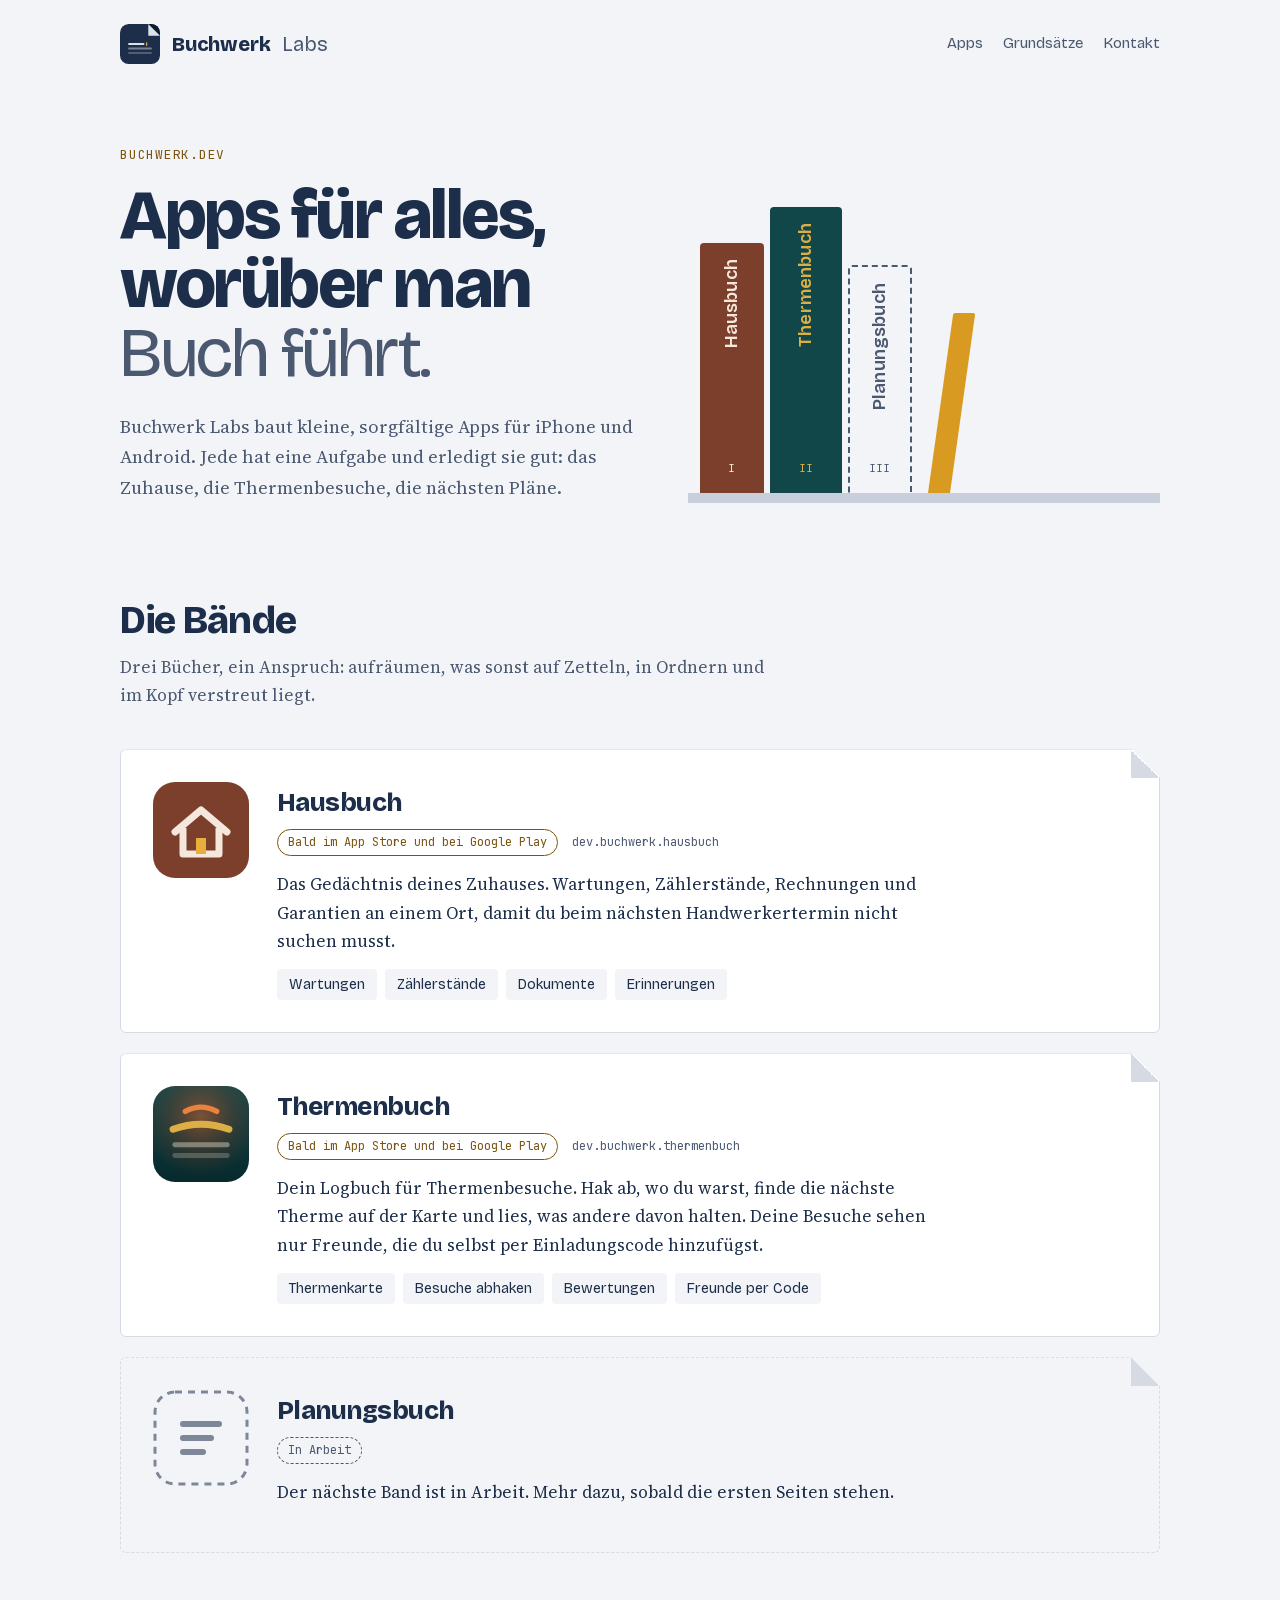
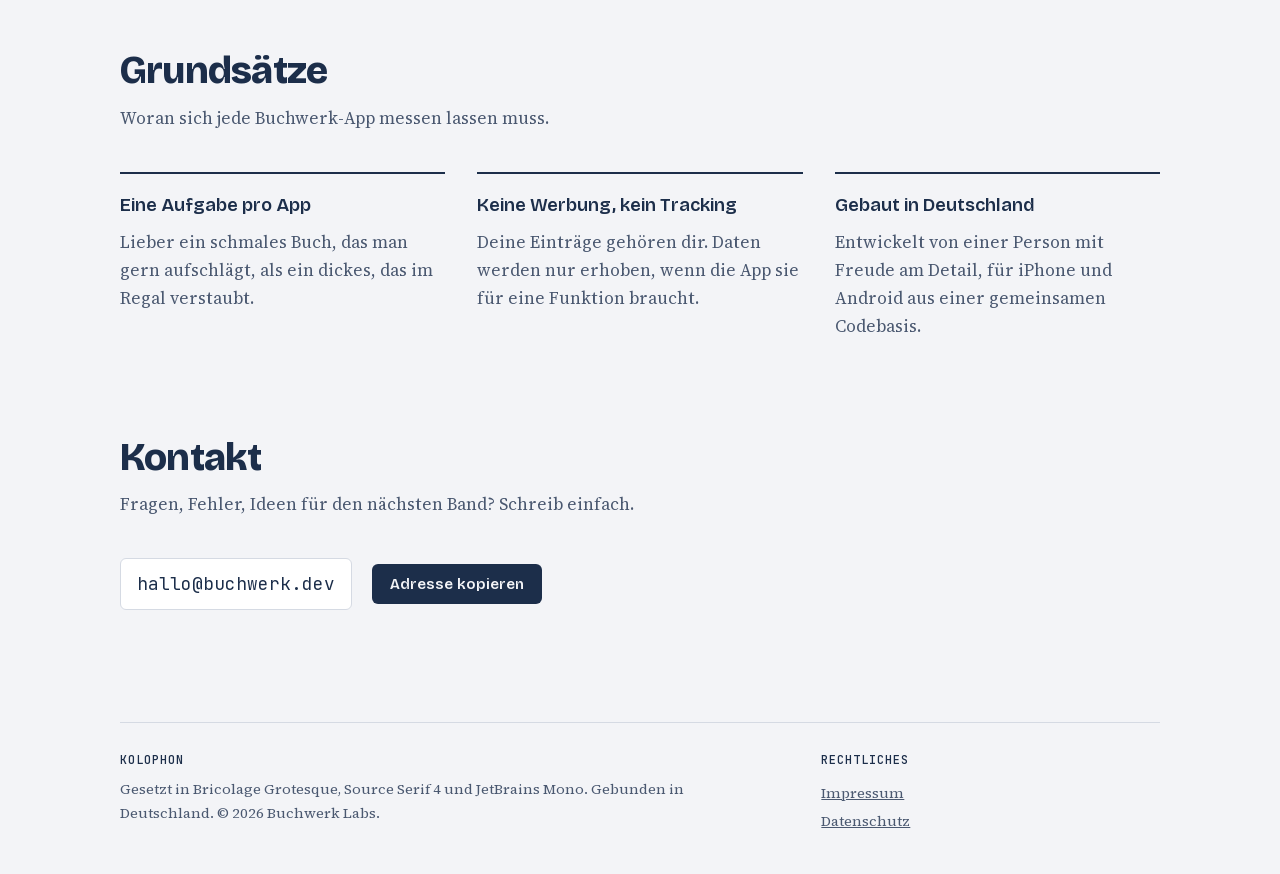
==== index.html @ 5b85e369 "Website buchwerk.dev: Startseite, Rechtstexte, Icon Startseite mit Hausbuch, Thermenbuch und Planung" ====
<!doctype html>
<html lang="de">
<head>
<meta charset="utf-8">
<meta name="viewport" content="width=device-width, initial-scale=1, viewport-fit=cover">
<title>Buchwerk Labs</title>
<meta name="description" content="Buchwerk Labs baut kleine Apps zum Buchführen: Hausbuch, Thermenbuch und bald Planungsbuch.">
<link rel="icon" href="data:image/svg+xml,%3Csvg xmlns='http://www.w3.org/2000/svg' viewBox='0 0 1024 1024'%3E%3Cdefs%3E%3CclipPath id='r'%3E%3Crect width='1024' height='1024' rx='224'/%3E%3C/clipPath%3E%3C/defs%3E%3Cg clip-path='url%28%23r%29'%3E%3Crect width='1024' height='1024' fill='%231C2E4A'/%3E%3Cpath d='M724 0 H1024 V300 Z' fill='%230E1A2E'/%3E%3Cpath d='M724 0 V300 H1024 Z' fill='%23DDE2EA'/%3E%3Cg stroke-linecap='round' fill='none'%3E%3Cpath d='M232 513 H600' stroke='%23F3F4F7' stroke-width='52' opacity='.9'/%3E%3Cpath d='M682 482 V544' stroke='%23E8A72C' stroke-width='32'/%3E%3Cpath d='M232 627 H792' stroke='%23F3F4F7' stroke-width='52' opacity='.42'/%3E%3Cpath d='M232 741 H792' stroke='%23F3F4F7' stroke-width='52' opacity='.24'/%3E%3C/g%3E%3C/g%3E%3C/svg%3E">
<link rel="stylesheet" href="css/fonts.css">
<link rel="stylesheet" href="css/style.css">
</head>
<body>
<div class="wrap">
  <header class="top">
    <a class="brand" href="#top" aria-label="Buchwerk Labs, Startseite">
      <svg viewBox="0 0 1024 1024" aria-hidden="true"><defs><clipPath id="bw-rund"><rect width="1024" height="1024" rx="224"/></clipPath></defs><g clip-path="url(#bw-rund)"><rect width="1024" height="1024" fill="#1C2E4A"/><path d="M724 0 H1024 V300 Z" fill="#0E1A2E"/><path d="M724 0 V300 H1024 Z" fill="#DDE2EA"/><g stroke-linecap="round" fill="none"><path d="M232 513 H600" stroke="#F3F4F7" stroke-width="52" opacity=".9"/><path d="M682 482 V544" stroke="#E8A72C" stroke-width="32"/><path d="M232 627 H792" stroke="#F3F4F7" stroke-width="52" opacity=".42"/><path d="M232 741 H792" stroke="#F3F4F7" stroke-width="52" opacity=".24"/></g></g></svg>
      <b>Buchwerk</b><span>Labs</span>
    </a>
    <nav aria-label="Hauptnavigation">
      <a href="#apps">Apps</a>
      <a href="#grundsaetze">Grundsätze</a>
      <a href="#kontakt">Kontakt</a>
    </nav>
  </header>

  <main id="top">
    <div class="hero">
      <div>
        <p class="eyebrow">buchwerk.dev</p>
        <h1>Apps für alles, worüber man <em>Buch führt.</em></h1>
        <p class="lede">Buchwerk Labs baut kleine, sorgfältige Apps für iPhone und Android. Jede hat eine Aufgabe und erledigt sie gut: das Zuhause, die Thermenbesuche, die nächsten Pläne.</p>
      </div>
      <div class="shelf" role="list" aria-label="Unsere Apps im Regal">
        <a class="spine haus" href="#hausbuch" role="listitem"><span class="t">Hausbuch</span><span class="band">I</span></a>
        <a class="spine therme" href="#thermenbuch" role="listitem"><span class="t">Thermenbuch</span><span class="band">II</span></a>
        <a class="spine plan" href="#planungsbuch" role="listitem"><span class="t">Planungsbuch</span><span class="band">III</span></a>
        <span class="spine end" aria-hidden="true"></span>
      </div>
    </div>

    <section id="apps">
      <h2>Die Bände</h2>
      <p class="sub">Drei Bücher, ein Anspruch: aufräumen, was sonst auf Zetteln, in Ordnern und im Kopf verstreut liegt.</p>

      <div class="volumes">
        <article class="vol" id="hausbuch">
          <div class="icon" aria-hidden="true">
            <svg viewBox="0 0 96 96"><rect width="96" height="96" fill="#7B3F2C"/><path d="M22 50 L48 28 L74 50" fill="none" stroke="#F6E7DD" stroke-width="7" stroke-linecap="round" stroke-linejoin="round"/><path d="M30 46 V72 H66 V46" fill="none" stroke="#F6E7DD" stroke-width="7" stroke-linejoin="round"/><rect x="43" y="56" width="10" height="16" fill="#E8AE3C"/></svg>
          </div>
          <div>
            <h3>Hausbuch</h3>
            <div class="meta"><span class="chip">Bald im App Store und bei Google Play</span><span class="pkg">dev.buchwerk.hausbuch</span></div>
            <p>Das Gedächtnis deines Zuhauses. Wartungen, Zählerstände, Rechnungen und Garantien an einem Ort, damit du beim nächsten Handwerkertermin nicht suchen musst.</p>
            <ul><li>Wartungen</li><li>Zählerstände</li><li>Dokumente</li><li>Erinnerungen</li></ul>
          </div>
        </article>

        <article class="vol" id="thermenbuch">
          <div class="icon" aria-hidden="true">
            <svg viewBox="0 0 1024 1024"><defs><linearGradient id="tb-becken" x1="0" y1="0" x2="0" y2="1"><stop offset="0" stop-color="#12474A"/><stop offset="1" stop-color="#07292C"/></linearGradient><radialGradient id="tb-glut" cx=".5" cy=".32" r=".62"><stop offset="0" stop-color="#D4622A" stop-opacity=".55"/><stop offset=".55" stop-color="#B8451C" stop-opacity=".22"/><stop offset="1" stop-color="#B8451C" stop-opacity="0"/></radialGradient></defs><rect width="1024" height="1024" fill="url(#tb-becken)"/><rect width="1024" height="1024" fill="url(#tb-glut)"/><g stroke-linecap="round" fill="none"><path d="M 232 741 H 792" stroke="#EFE6D5" stroke-width="52" opacity=".24"/><path d="M 232 627 H 792" stroke="#EFE6D5" stroke-width="52" opacity=".42"/><path d="M 214 461 Q 512 355 810 461" stroke="#DCAF45" stroke-width="74"/><path d="M 344 271 Q 512 179 680 271" stroke="#E8823E" stroke-width="56"/></g></svg>
          </div>
          <div>
            <h3>Thermenbuch</h3>
            <div class="meta"><span class="chip">Bald im App Store und bei Google Play</span><span class="pkg">dev.buchwerk.thermenbuch</span></div>
            <p>Dein Logbuch für Thermenbesuche. Hak ab, wo du warst, finde die nächste Therme auf der Karte und lies, was andere davon halten. Deine Besuche sehen nur Freunde, die du selbst per Einladungscode hinzufügst.</p>
            <ul><li>Thermenkarte</li><li>Besuche abhaken</li><li>Bewertungen</li><li>Freunde per Code</li></ul>
          </div>
        </article>

        <article class="vol wip" id="planungsbuch">
          <div class="icon" aria-hidden="true">
            <svg viewBox="0 0 96 96"><rect x="2" y="2" width="92" height="92" rx="20" fill="none" stroke="currentColor" stroke-width="3" stroke-dasharray="7 6" opacity=".55"/><path d="M30 34 H66 M30 48 H58 M30 62 H50" stroke="currentColor" stroke-width="6" stroke-linecap="round" opacity=".55"/></svg>
          </div>
          <div>
            <h3>Planungsbuch</h3>
            <div class="meta"><span class="chip wip">In Arbeit</span></div>
            <p>Der nächste Band ist in Arbeit. Mehr dazu, sobald die ersten Seiten stehen.</p>
          </div>
        </article>
      </div>
    </section>

    <section id="grundsaetze">
      <h2>Grundsätze</h2>
      <p class="sub">Woran sich jede Buchwerk-App messen lassen muss.</p>
      <div class="rules">
        <div><h3>Eine Aufgabe pro App</h3><p>Lieber ein schmales Buch, das man gern aufschlägt, als ein dickes, das im Regal verstaubt.</p></div>
        <div><h3>Keine Werbung, kein Tracking</h3><p>Deine Einträge gehören dir. Daten werden nur erhoben, wenn die App sie für eine Funktion braucht.</p></div>
        <div><h3>Gebaut in Deutschland</h3><p>Entwickelt von einer Person mit Freude am Detail, für iPhone und Android aus einer gemeinsamen Codebasis.</p></div>
      </div>
    </section>

    <section id="kontakt">
      <h2>Kontakt</h2>
      <p class="sub">Fragen, Fehler, Ideen für den nächsten Band? Schreib einfach.</p>
      <div class="contact">
        <span class="mail" id="mail">hallo@buchwerk.dev</span>
        <button class="copy" id="copy-mail" type="button">Adresse kopieren</button>
      </div>
    </section>
  </main>

  <footer>
    <div>
      <h4>Kolophon</h4>
      <p>Gesetzt in Bricolage Grotesque, Source Serif 4 und JetBrains Mono. Gebunden in Deutschland. © 2026 Buchwerk Labs.</p>
    </div>
    <div class="links">
      <h4>Rechtliches</h4>
      <a href="impressum.html">Impressum</a>
      <a href="datenschutz.html">Datenschutz</a>
    </div>
  </footer>
</div>

<script>
document.getElementById('copy-mail').addEventListener('click', function () {
  var btn = this, text = document.getElementById('mail').textContent;
  function done(msg) { btn.textContent = msg; setTimeout(function () { btn.textContent = 'Adresse kopieren'; }, 1800); }
  function fallback() {
    var r = document.createRange(); r.selectNodeContents(document.getElementById('mail'));
    var s = window.getSelection(); s.removeAllRanges(); s.addRange(r); done('Markiert, jetzt kopieren');
  }
  try { navigator.clipboard.writeText(text).then(function () { done('Kopiert'); }, fallback); } catch (e) { fallback(); }
});
</script>
</body>
</html>
---- css/fonts.css ----
/* Schriften lokal eingebunden (keine Anfragen an Google, DSGVO). Lizenz: SIL Open Font License 1.1, siehe fonts/LICENSE-*.txt */
/* latin-ext */
@font-face {
  font-family: 'Bricolage Grotesque';
  font-style: normal;
  font-weight: 400 800;
  font-stretch: 100%;
  font-display: swap;
  src: url(../fonts/bricolage-grotesque-latin-ext.woff2) format('woff2');
  unicode-range: U+0100-02BA, U+02BD-02C5, U+02C7-02CC, U+02CE-02D7, U+02DD-02FF, U+0304, U+0308, U+0329, U+1D00-1DBF, U+1E00-1E9F, U+1EF2-1EFF, U+2020, U+20A0-20AB, U+20AD-20C0, U+2113, U+2C60-2C7F, U+A720-A7FF;
}
/* latin */
@font-face {
  font-family: 'Bricolage Grotesque';
  font-style: normal;
  font-weight: 400 800;
  font-stretch: 100%;
  font-display: swap;
  src: url(../fonts/bricolage-grotesque-latin.woff2) format('woff2');
  unicode-range: U+0000-00FF, U+0131, U+0152-0153, U+02BB-02BC, U+02C6, U+02DA, U+02DC, U+0304, U+0308, U+0329, U+2000-206F, U+20AC, U+2122, U+2191, U+2193, U+2212, U+2215, U+FEFF, U+FFFD;
}
/* latin-ext */
@font-face {
  font-family: 'JetBrains Mono';
  font-style: normal;
  font-weight: 400 500;
  font-display: swap;
  src: url(../fonts/jetbrains-mono-latin-ext.woff2) format('woff2');
  unicode-range: U+0100-02BA, U+02BD-02C5, U+02C7-02CC, U+02CE-02D7, U+02DD-02FF, U+0304, U+0308, U+0329, U+1D00-1DBF, U+1E00-1E9F, U+1EF2-1EFF, U+2020, U+20A0-20AB, U+20AD-20C0, U+2113, U+2C60-2C7F, U+A720-A7FF;
}
/* latin */
@font-face {
  font-family: 'JetBrains Mono';
  font-style: normal;
  font-weight: 400 500;
  font-display: swap;
  src: url(../fonts/jetbrains-mono-latin.woff2) format('woff2');
  unicode-range: U+0000-00FF, U+0131, U+0152-0153, U+02BB-02BC, U+02C6, U+02DA, U+02DC, U+0304, U+0308, U+0329, U+2000-206F, U+20AC, U+2122, U+2191, U+2193, U+2212, U+2215, U+FEFF, U+FFFD;
}
/* latin-ext */
@font-face {
  font-family: 'Source Serif 4';
  font-style: normal;
  font-weight: 400 600;
  font-display: swap;
  src: url(../fonts/source-serif-4-latin-ext.woff2) format('woff2');
  unicode-range: U+0100-02BA, U+02BD-02C5, U+02C7-02CC, U+02CE-02D7, U+02DD-02FF, U+0304, U+0308, U+0329, U+1D00-1DBF, U+1E00-1E9F, U+1EF2-1EFF, U+2020, U+20A0-20AB, U+20AD-20C0, U+2113, U+2C60-2C7F, U+A720-A7FF;
}
/* latin */
@font-face {
  font-family: 'Source Serif 4';
  font-style: normal;
  font-weight: 400 600;
  font-display: swap;
  src: url(../fonts/source-serif-4-latin.woff2) format('woff2');
  unicode-range: U+0000-00FF, U+0131, U+0152-0153, U+02BB-02BC, U+02C6, U+02DA, U+02DC, U+0304, U+0308, U+0329, U+2000-206F, U+20AC, U+2122, U+2191, U+2193, U+2212, U+2215, U+FEFF, U+FFFD;
}
---- css/style.css ----
/* Layout: ein Bücherregal als Bühne – jede App ist ein Buchrücken, darunter die Bände im Detail, am Ende ein Kolophon. */
:root {
  --paper: #F3F4F7;
  --leaf: #FFFFFF;
  --ink: #1C2E4A;
  --ink-soft: #4A5870;
  --rule: #D5DAE3;
  --ear: #D99A22;
  --ear-ink: #7A5410;
  --shelf: #C9CFDA;
  --font-display: "Bricolage Grotesque", "Avenir Next", system-ui, sans-serif;
  --font-body: "Source Serif 4", Georgia, "Times New Roman", serif;
  --font-mono: "JetBrains Mono", ui-monospace, Menlo, monospace;
}
@media (prefers-color-scheme: dark) {
  :root:not([data-theme="light"]) {
    --paper: #0F1726; --leaf: #162236; --ink: #E6E9F0; --ink-soft: #A3AEC2;
    --rule: #2A3850; --ear: #E8AE3C; --ear-ink: #F2C875; --shelf: #2A3850;
    color-scheme: dark;
  }
}
:root[data-theme="dark"] {
  --paper: #0F1726; --leaf: #162236; --ink: #E6E9F0; --ink-soft: #A3AEC2;
  --rule: #2A3850; --ear: #E8AE3C; --ear-ink: #F2C875; --shelf: #2A3850;
  color-scheme: dark;
}
* { box-sizing: border-box; }
html { -webkit-text-size-adjust: 100%; }
img, svg { max-width: 100%; }
body {
  margin: 0;
  background: var(--paper); color: var(--ink);
  font-family: var(--font-body); font-size: 1.0625rem; line-height: 1.65;
  padding-inline: 20px;
}
.wrap { max-width: 1040px; margin-inline: auto; }
a { color: inherit; }
a:focus-visible, .spine:focus-visible { outline: 3px solid var(--ear); outline-offset: 3px; }

header.top { display: flex; align-items: center; justify-content: space-between; gap: 16px; padding-block: 24px; flex-wrap: wrap; }
.brand { display: flex; align-items: center; gap: 12px; text-decoration: none; }
.brand svg { width: 40px; height: 40px; flex: none; }
.brand b { font-family: var(--font-display); font-weight: 800; font-size: 1.25rem; letter-spacing: -0.01em; }
.brand span { font-family: var(--font-display); font-weight: 400; font-size: 1.25rem; color: var(--ink-soft); }
nav { display: flex; gap: 20px; font-family: var(--font-display); font-size: 0.95rem; }
nav a { text-decoration: none; color: var(--ink-soft); }
nav a:hover { color: var(--ink); }

.hero { display: grid; grid-template-columns: 1.1fr 1fr; gap: 48px; align-items: end; padding-block: 56px 24px; }
.hero > * { min-width: 0; }
.eyebrow { font-family: var(--font-mono); font-size: 0.8rem; letter-spacing: 0.06em; color: var(--ear-ink); text-transform: uppercase; margin: 0 0 16px; }
h1 { font-family: var(--font-display); font-weight: 800; font-size: clamp(2.6rem, 6vw, 4.4rem); line-height: 0.98; letter-spacing: -0.035em; margin: 0 0 24px; text-wrap: balance; }
h1 em { font-style: normal; font-weight: 400; color: var(--ink-soft); }
.lede { max-width: 34em; margin: 0; color: var(--ink-soft); font-size: 1.15rem; }

.shelf { display: flex; align-items: flex-end; gap: 6px; padding-inline: 12px; border-bottom: 10px solid var(--shelf); min-height: 300px; }
.spine {
  display: flex; flex-direction: column; justify-content: space-between; align-items: center;
  width: 64px; padding-block: 16px; border-radius: 4px 4px 0 0; text-decoration: none;
  transition: transform .25s ease;
}
.spine:hover { transform: translateY(-10px); }
.spine .t { writing-mode: vertical-rl; transform: rotate(180deg); font-family: var(--font-display); font-weight: 600; font-size: 1.15rem; letter-spacing: 0.01em; }
.spine .band { font-family: var(--font-mono); font-size: 0.7rem; }
.spine.haus { height: 250px; background: #7B3F2C; color: #F6E7DD; }
.spine.therme { height: 286px; background: #12474A; color: #DCAF45; width: 72px; }
.spine.plan { height: 228px; background: transparent; color: var(--ink-soft); border: 2px dashed var(--ink-soft); border-bottom: 0; }
.spine.end { width: 22px; height: 180px; background: var(--ear); padding: 0; margin-left: 10px; border-radius: 2px 2px 0 0; transform: skewX(-8deg); transform-origin: bottom; }
@media (prefers-reduced-motion: reduce) { .spine { transition: none; } .spine:hover { transform: none; } }

section { padding-block: 72px 24px; }
h2 { font-family: var(--font-display); font-weight: 800; font-size: clamp(1.8rem, 3.5vw, 2.4rem); letter-spacing: -0.02em; line-height: 1.1; margin: 0 0 12px; text-wrap: balance; }
.sub { color: var(--ink-soft); margin: 0 0 40px; max-width: 38em; }

.volumes { display: grid; gap: 20px; }
.vol {
  position: relative; display: grid; grid-template-columns: 96px 1fr; gap: 28px;
  background: var(--leaf); border: 1px solid var(--rule); padding: 32px; border-radius: 6px;
  clip-path: polygon(0 0, calc(100% - 28px) 0, 100% 28px, 100% 100%, 0 100%);
}
.vol::after { content: ""; position: absolute; top: 0; right: 0; width: 28px; height: 28px; background: linear-gradient(225deg, transparent 50%, var(--rule) 50%); }
.vol > div { min-width: 0; }
.vol .icon { width: 96px; height: 96px; border-radius: 22px; overflow: hidden; }
.vol .icon svg { width: 100%; height: 100%; display: block; }
.vol h3 { font-family: var(--font-display); font-weight: 800; font-size: 1.6rem; letter-spacing: -0.02em; margin: 0 0 4px; }
.meta { display: flex; flex-wrap: wrap; gap: 8px 14px; align-items: center; margin: 0 0 14px; }
.chip { font-family: var(--font-mono); font-size: 0.75rem; padding: 3px 10px; border-radius: 999px; border: 1px solid currentColor; color: var(--ear-ink); }
.chip.wip { color: var(--ink-soft); border-style: dashed; }
.pkg { font-family: var(--font-mono); font-size: 0.75rem; color: var(--ink-soft); overflow-wrap: anywhere; }
.vol p { margin: 0 0 14px; max-width: 40em; }
.vol ul { margin: 0; padding: 0; list-style: none; display: flex; flex-wrap: wrap; gap: 8px; }
.vol li { font-family: var(--font-display); font-size: 0.9rem; background: var(--paper); padding: 4px 12px; border-radius: 4px; }
.vol.wip { background: transparent; border-style: dashed; }

.rules { display: grid; grid-template-columns: repeat(3, 1fr); gap: 32px; }
.rules > div { min-width: 0; border-top: 2px solid var(--ink); padding-top: 16px; }
.rules h3 { font-family: var(--font-display); font-weight: 600; font-size: 1.15rem; margin: 0 0 8px; }
.rules p { margin: 0; color: var(--ink-soft); }

.contact { display: flex; flex-wrap: wrap; align-items: center; gap: 12px 20px; }
.mail { font-family: var(--font-mono); font-size: 1.1rem; background: var(--leaf); border: 1px solid var(--rule); padding: 10px 16px; border-radius: 6px; user-select: all; }
button.copy { font-family: var(--font-display); font-weight: 600; font-size: 0.95rem; background: var(--ink); color: var(--paper); border: 0; padding: 11px 18px; border-radius: 6px; cursor: pointer; }
button.copy:focus-visible { outline: 3px solid var(--ear); outline-offset: 2px; }

footer { margin-top: 88px; padding-block: 28px 40px; border-top: 1px solid var(--rule); display: grid; grid-template-columns: 2fr 1fr; gap: 24px; font-size: 0.9rem; color: var(--ink-soft); }
footer > * { min-width: 0; }
footer h4 { font-family: var(--font-mono); font-size: 0.75rem; letter-spacing: 0.08em; text-transform: uppercase; margin: 0 0 8px; color: var(--ink); font-weight: 500; }
footer p { margin: 0; max-width: 40em; }
footer .links { display: flex; flex-direction: column; gap: 4px; }

@media (max-width: 760px) {
  .hero { grid-template-columns: 1fr; gap: 40px; padding-block: 32px 16px; }
  .shelf { min-height: 0; }
  .rules { grid-template-columns: 1fr; gap: 24px; }
  .vol { grid-template-columns: 1fr; gap: 18px; padding: 24px; }
  .vol .icon { width: 72px; height: 72px; border-radius: 16px; }
  footer { grid-template-columns: 1fr; }
  nav { gap: 16px; }
}
@media (max-width: 400px) {
  .spine { width: 52px; } .spine.therme { width: 58px; }
  .spine .t { font-size: 1rem; }
}

/* Rechtstexte: Impressum, Datenschutz */
.legal { max-width: 44em; padding-block: 48px 24px; }
.legal h1 { font-size: clamp(2.2rem, 5vw, 3.2rem); margin-bottom: 32px; }
.legal h2 { font-size: 1.35rem; margin: 40px 0 8px; }
.legal p, .legal ul { margin: 0 0 14px; }
.legal ul { padding-left: 1.2em; }
.legal address { font-style: normal; margin: 0 0 14px; }
.legal .stand { font-family: var(--font-mono); font-size: 0.8rem; color: var(--ink-soft); }
.back { font-family: var(--font-display); text-decoration: none; color: var(--ink-soft); }
.back:hover { color: var(--ink); }
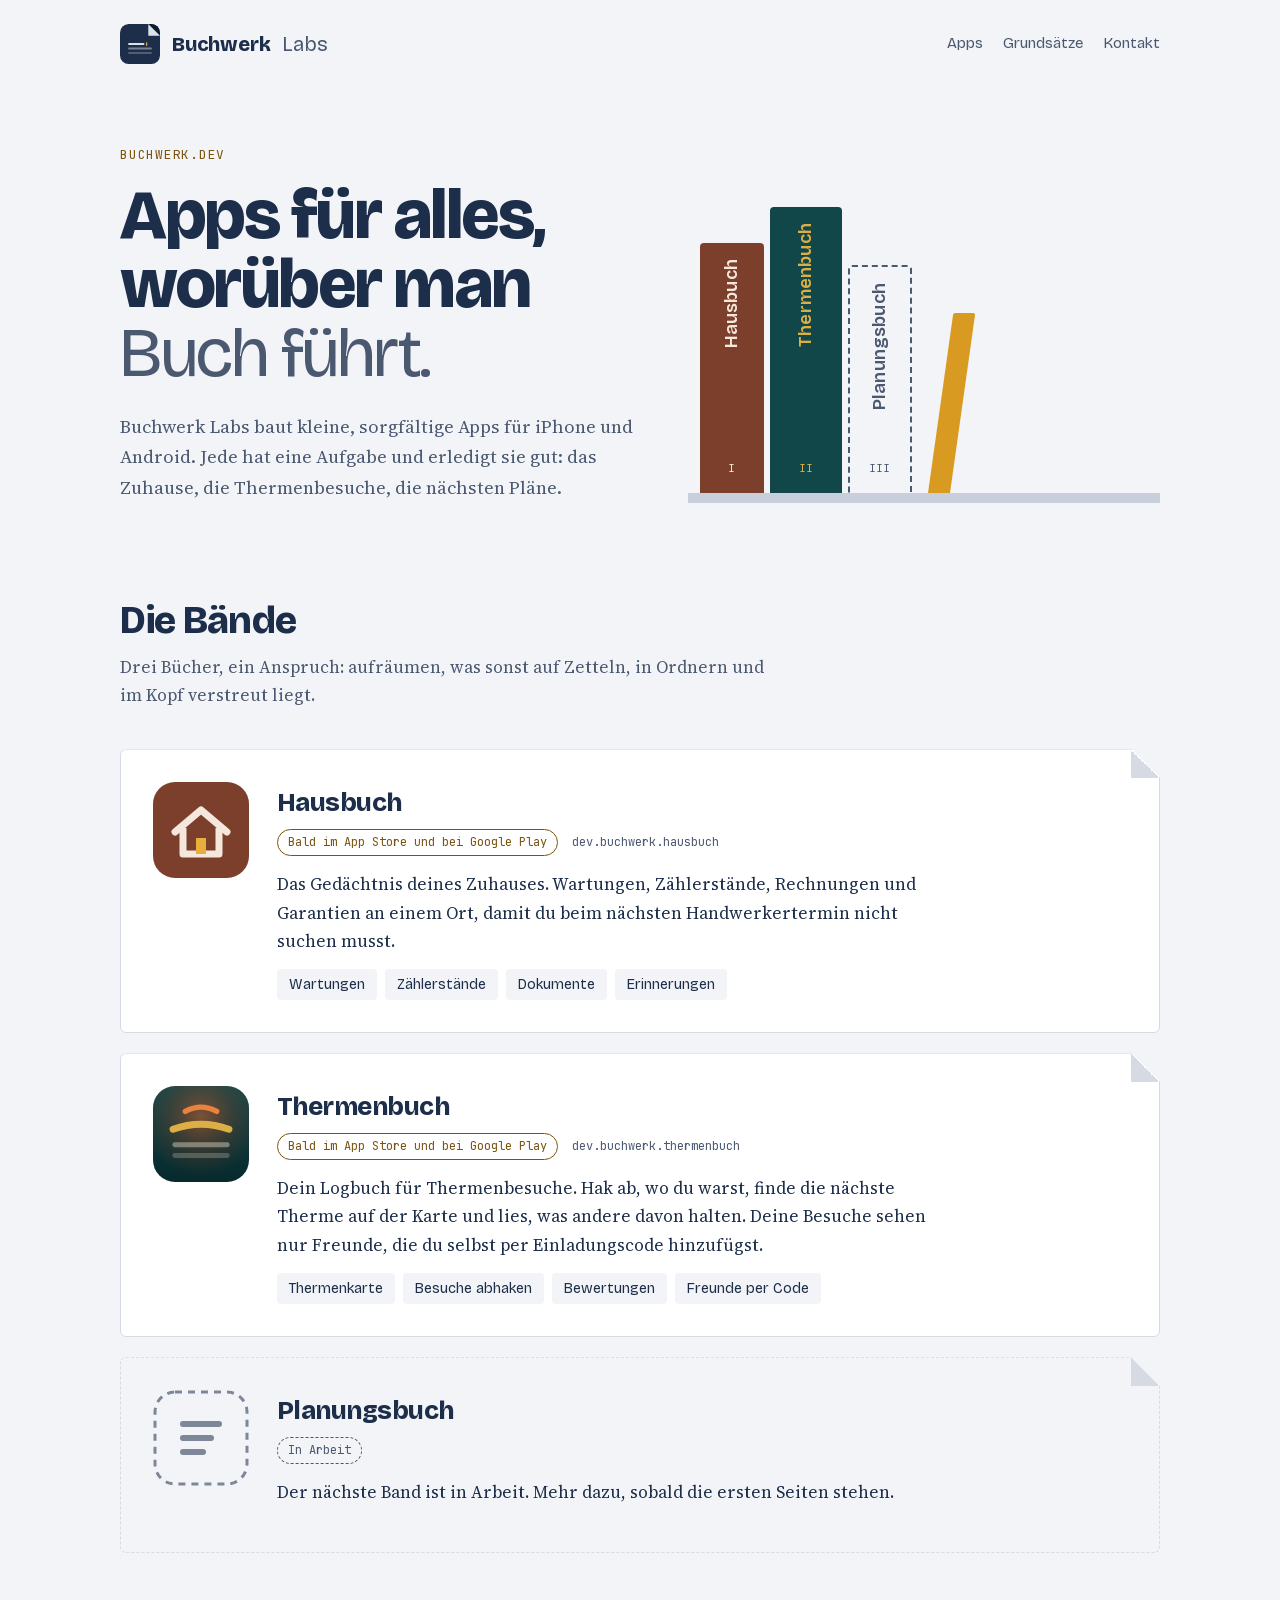
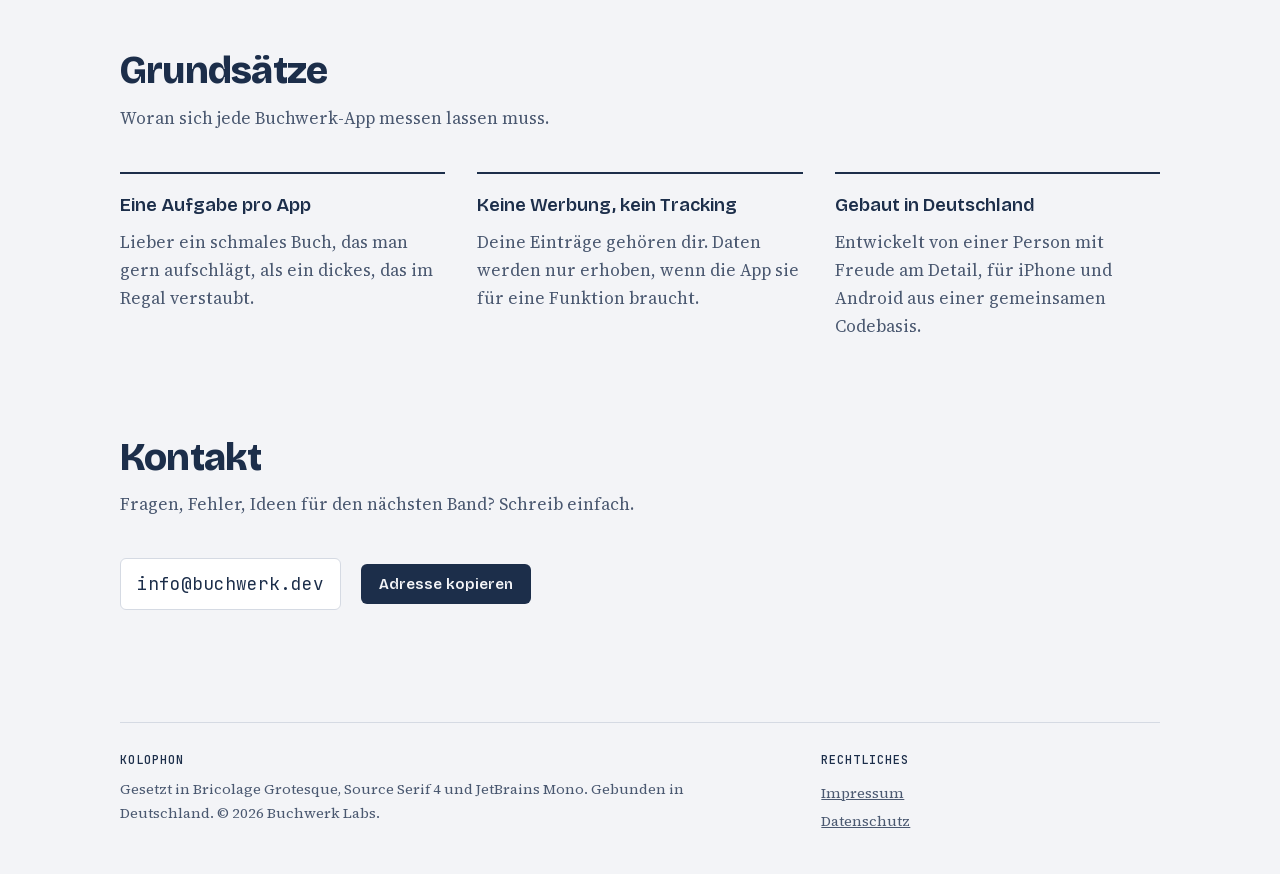
==== commit 26dc9c9e: "Kontaktadresse info@buchwerk.dev Co-Authored-By: Claude Opus 5.5 <noreply@anthropic.com>" ====
--- a/index.html
+++ b/index.html
@@ -94,7 +94,7 @@
       <h2>Kontakt</h2>
       <p class="sub">Fragen, Fehler, Ideen für den nächsten Band? Schreib einfach.</p>
       <div class="contact">
-        <span class="mail" id="mail">hallo@buchwerk.dev</span>
+        <span class="mail" id="mail">info@buchwerk.dev</span>
         <button class="copy" id="copy-mail" type="button">Adresse kopieren</button>
       </div>
     </section>
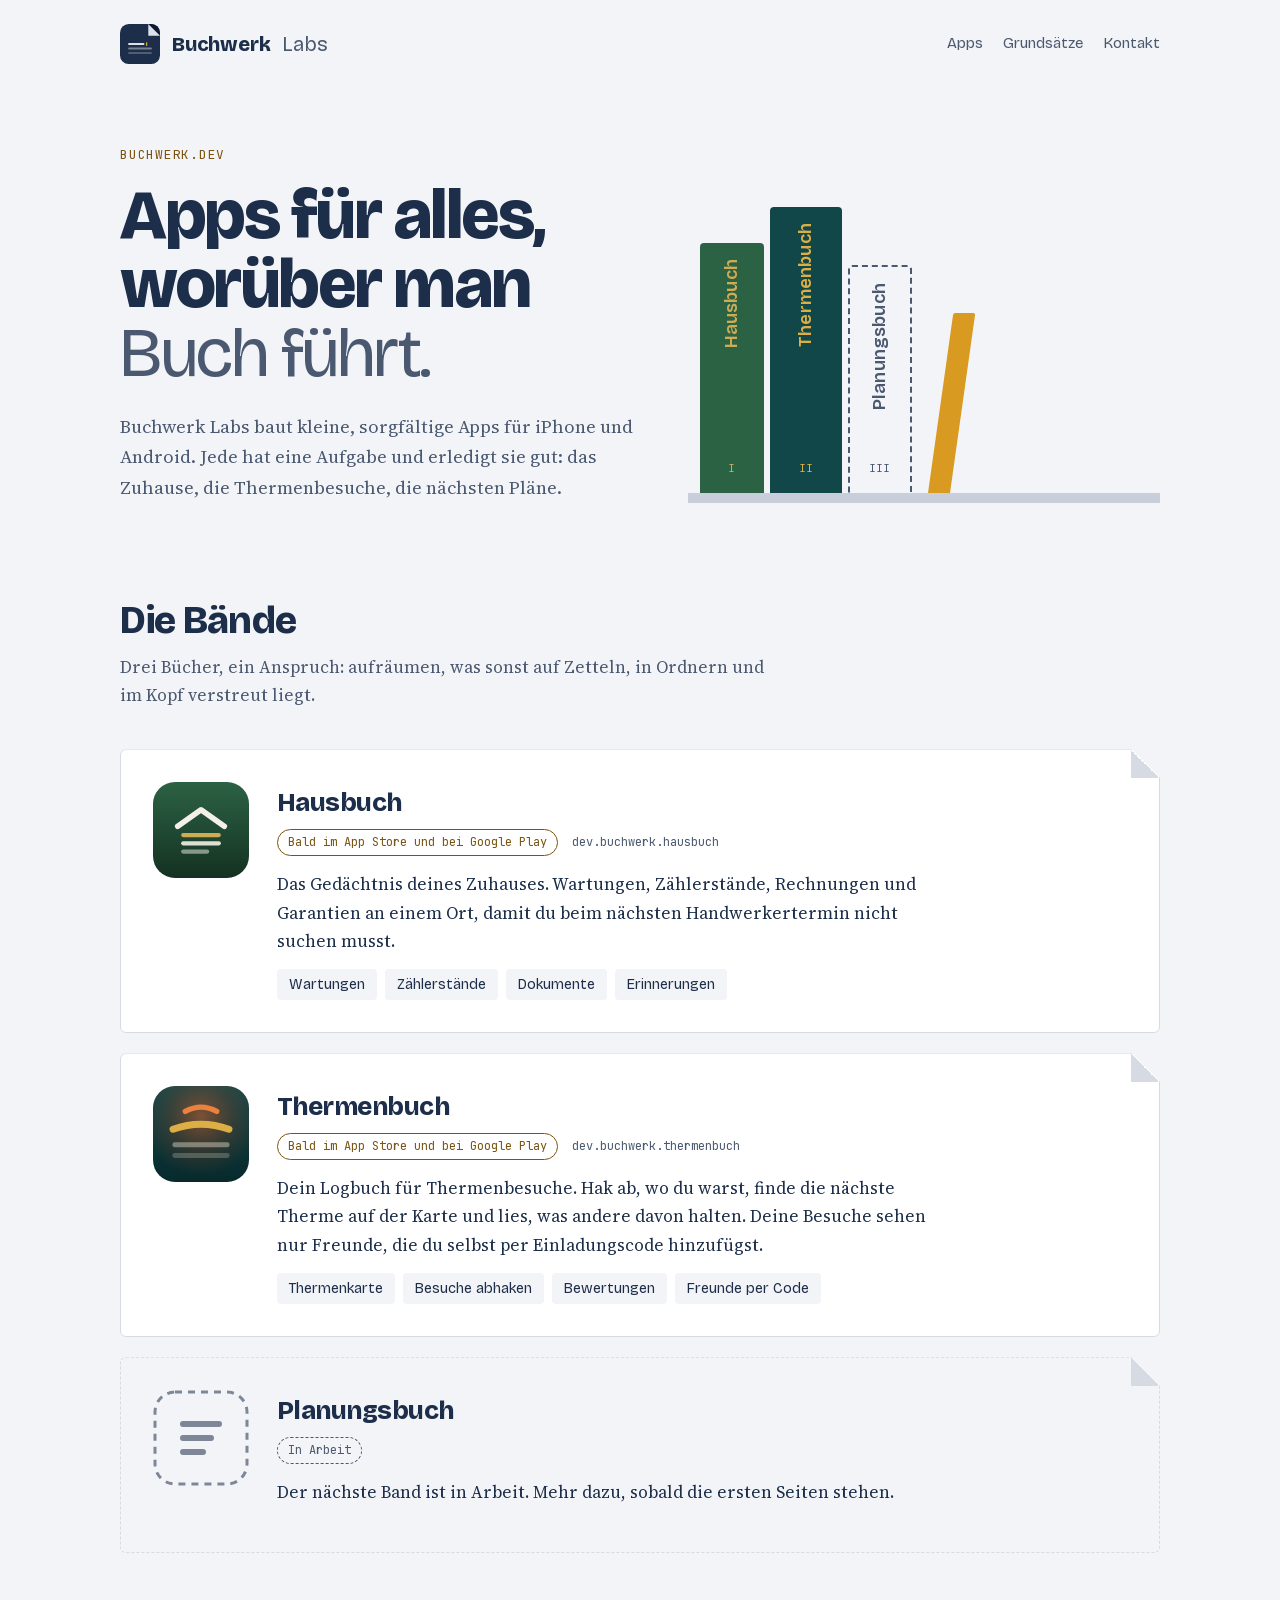
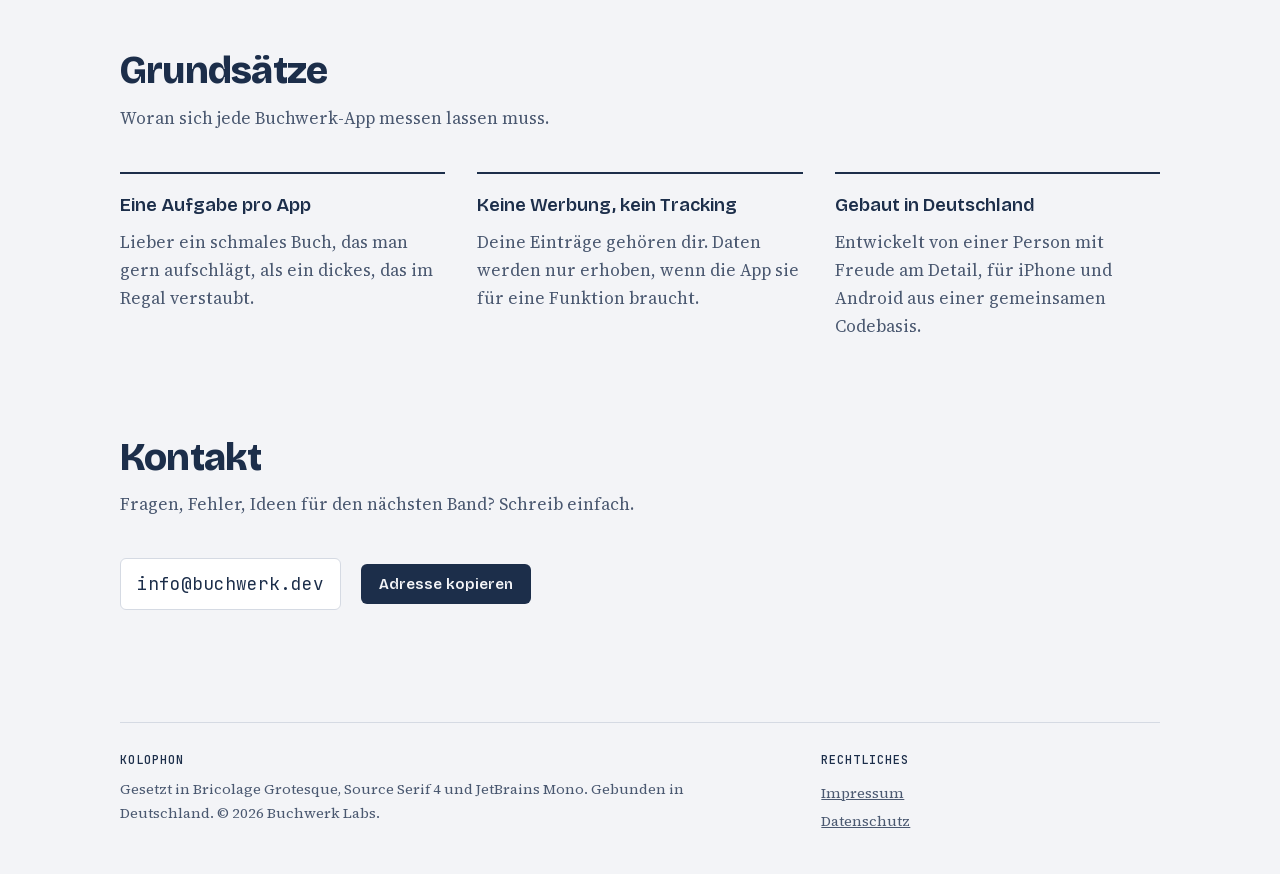
==== commit ec4ed84d: "Hausbuch: aktuelles Icon von hausbuch.app, Buchruecken in dessen Gruen Co-Authored-By: Claude Opus 5" ====
--- a/index.html
+++ b/index.html
@@ -45,7 +45,7 @@
       <div class="volumes">
         <article class="vol" id="hausbuch">
           <div class="icon" aria-hidden="true">
-            <svg viewBox="0 0 96 96"><rect width="96" height="96" fill="#7B3F2C"/><path d="M22 50 L48 28 L74 50" fill="none" stroke="#F6E7DD" stroke-width="7" stroke-linecap="round" stroke-linejoin="round"/><path d="M30 46 V72 H66 V46" fill="none" stroke="#F6E7DD" stroke-width="7" stroke-linejoin="round"/><rect x="43" y="56" width="10" height="16" fill="#E8AE3C"/></svg>
+            <svg viewBox="0 0 512 512"><defs><linearGradient id="hb-ever" x1="0" y1="0" x2="0" y2="1"><stop offset="0" stop-color="#2c6244"/><stop offset="1" stop-color="#143121"/></linearGradient></defs><rect width="512" height="512" fill="url(#hb-ever)"/><path d="M132 236 L256 148 L380 236" fill="none" stroke="#f4f0e7" stroke-width="30" stroke-linecap="round" stroke-linejoin="round"/><rect x="150" y="272" width="212" height="22" rx="11" fill="#cfab54"/><rect x="150" y="316" width="212" height="22" rx="11" fill="#f4f0e7" fill-opacity="0.9"/><rect x="150" y="360" width="150" height="22" rx="11" fill="#f4f0e7" fill-opacity="0.5"/></svg>
           </div>
           <div>
             <h3>Hausbuch</h3>
--- a/css/style.css
+++ b/css/style.css
@@ -62,7 +62,7 @@
 .spine:hover { transform: translateY(-10px); }
 .spine .t { writing-mode: vertical-rl; transform: rotate(180deg); font-family: var(--font-display); font-weight: 600; font-size: 1.15rem; letter-spacing: 0.01em; }
 .spine .band { font-family: var(--font-mono); font-size: 0.7rem; }
-.spine.haus { height: 250px; background: #7B3F2C; color: #F6E7DD; }
+.spine.haus { height: 250px; background: #2c6244; color: #cfab54; }
 .spine.therme { height: 286px; background: #12474A; color: #DCAF45; width: 72px; }
 .spine.plan { height: 228px; background: transparent; color: var(--ink-soft); border: 2px dashed var(--ink-soft); border-bottom: 0; }
 .spine.end { width: 22px; height: 180px; background: var(--ear); padding: 0; margin-left: 10px; border-radius: 2px 2px 0 0; transform: skewX(-8deg); transform-origin: bottom; }
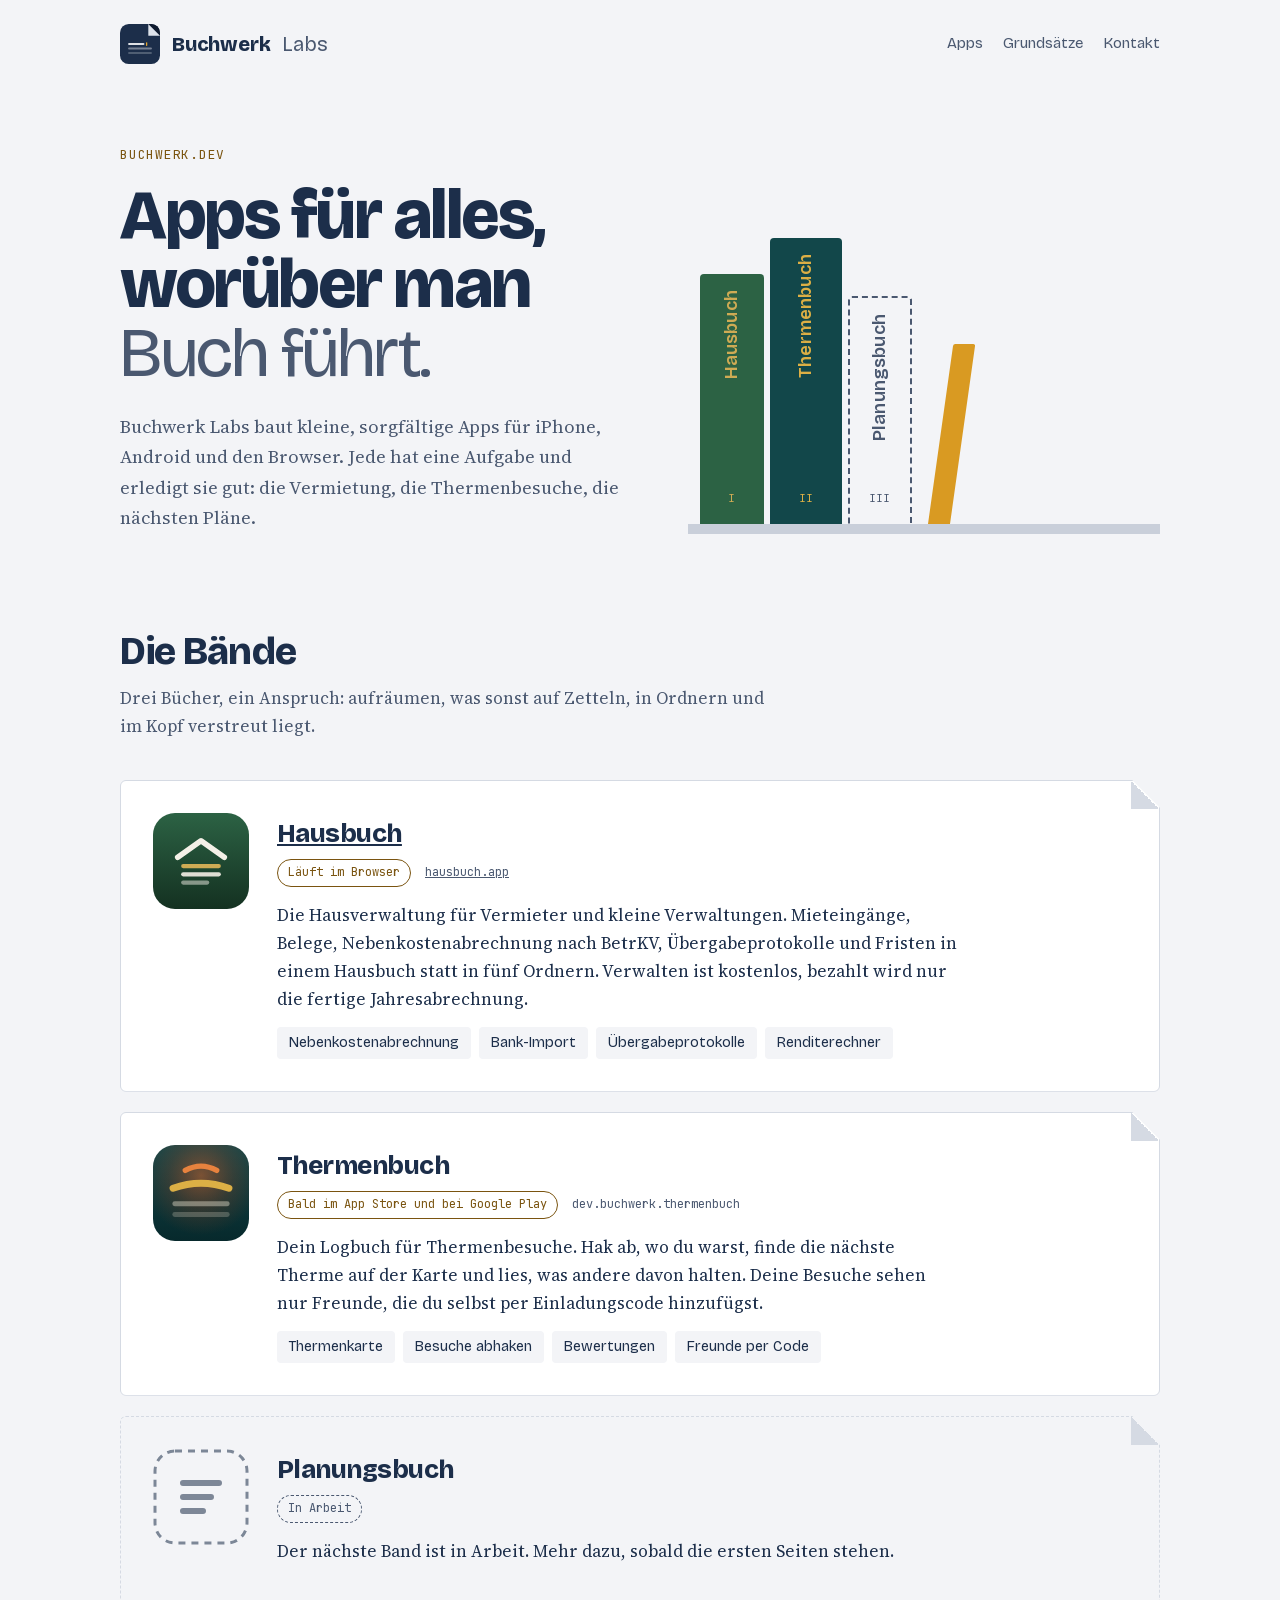
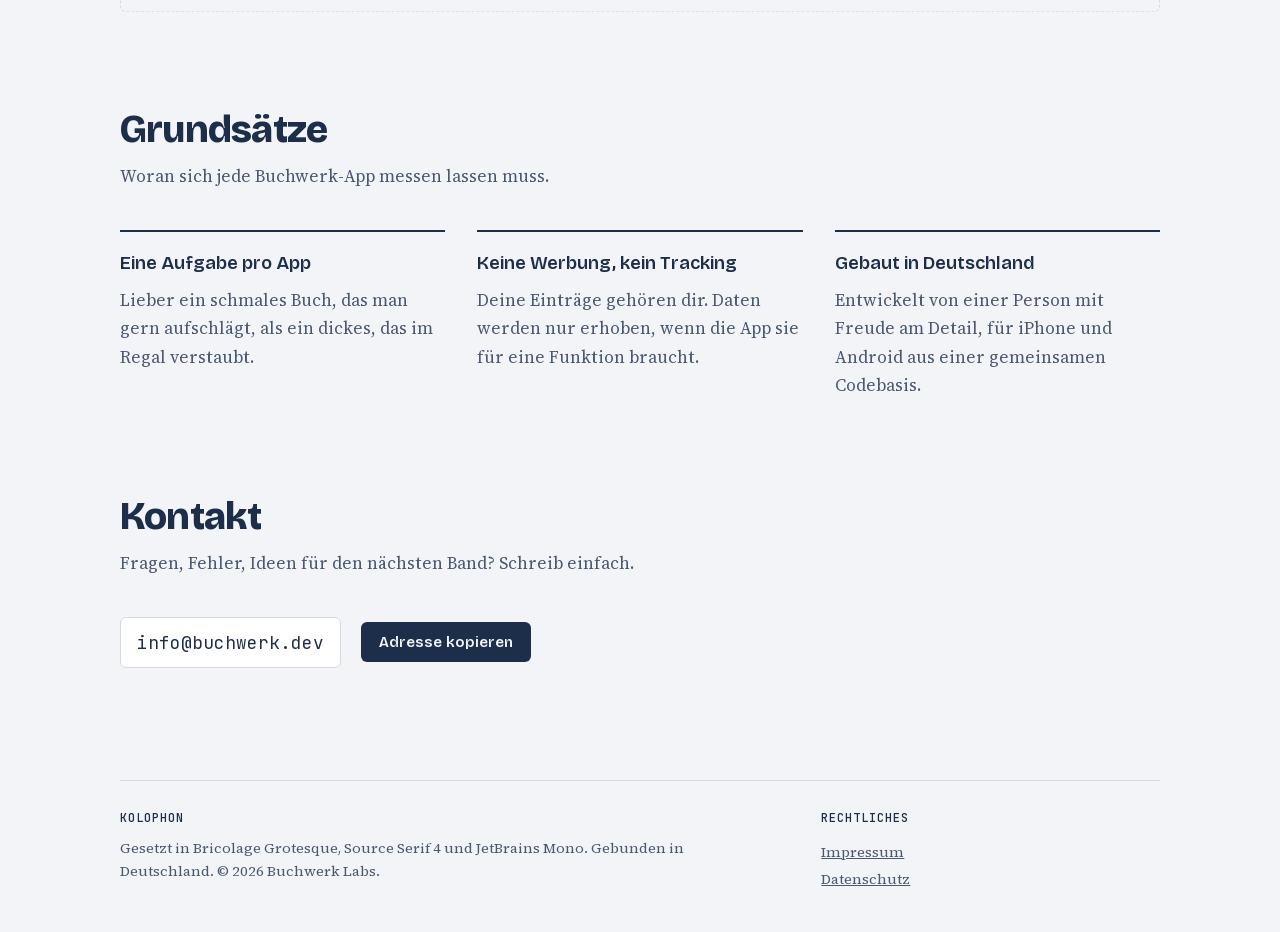
==== commit 706d6c2d: "Hausbuch: Beschreibung wie auf hausbuch.app, Karte verlinkt Co-Authored-By: Claude Opus 5.5 <noreply" ====
--- a/index.html
+++ b/index.html
@@ -28,7 +28,7 @@
       <div>
         <p class="eyebrow">buchwerk.dev</p>
         <h1>Apps für alles, worüber man <em>Buch führt.</em></h1>
-        <p class="lede">Buchwerk Labs baut kleine, sorgfältige Apps für iPhone und Android. Jede hat eine Aufgabe und erledigt sie gut: das Zuhause, die Thermenbesuche, die nächsten Pläne.</p>
+        <p class="lede">Buchwerk Labs baut kleine, sorgfältige Apps für iPhone, Android und den Browser. Jede hat eine Aufgabe und erledigt sie gut: die Vermietung, die Thermenbesuche, die nächsten Pläne.</p>
       </div>
       <div class="shelf" role="list" aria-label="Unsere Apps im Regal">
         <a class="spine haus" href="#hausbuch" role="listitem"><span class="t">Hausbuch</span><span class="band">I</span></a>
@@ -48,10 +48,10 @@
             <svg viewBox="0 0 512 512"><defs><linearGradient id="hb-ever" x1="0" y1="0" x2="0" y2="1"><stop offset="0" stop-color="#2c6244"/><stop offset="1" stop-color="#143121"/></linearGradient></defs><rect width="512" height="512" fill="url(#hb-ever)"/><path d="M132 236 L256 148 L380 236" fill="none" stroke="#f4f0e7" stroke-width="30" stroke-linecap="round" stroke-linejoin="round"/><rect x="150" y="272" width="212" height="22" rx="11" fill="#cfab54"/><rect x="150" y="316" width="212" height="22" rx="11" fill="#f4f0e7" fill-opacity="0.9"/><rect x="150" y="360" width="150" height="22" rx="11" fill="#f4f0e7" fill-opacity="0.5"/></svg>
           </div>
           <div>
-            <h3>Hausbuch</h3>
-            <div class="meta"><span class="chip">Bald im App Store und bei Google Play</span><span class="pkg">dev.buchwerk.hausbuch</span></div>
-            <p>Das Gedächtnis deines Zuhauses. Wartungen, Zählerstände, Rechnungen und Garantien an einem Ort, damit du beim nächsten Handwerkertermin nicht suchen musst.</p>
-            <ul><li>Wartungen</li><li>Zählerstände</li><li>Dokumente</li><li>Erinnerungen</li></ul>
+            <h3><a href="https://hausbuch.app">Hausbuch</a></h3>
+            <div class="meta"><span class="chip">Läuft im Browser</span><a class="pkg" href="https://hausbuch.app">hausbuch.app</a></div>
+            <p>Die Hausverwaltung für Vermieter und kleine Verwaltungen. Mieteingänge, Belege, Nebenkostenabrechnung nach BetrKV, Übergabeprotokolle und Fristen in einem Hausbuch statt in fünf Ordnern. Verwalten ist kostenlos, bezahlt wird nur die fertige Jahresabrechnung.</p>
+            <ul><li>Nebenkostenabrechnung</li><li>Bank-Import</li><li>Übergabeprotokolle</li><li>Renditerechner</li></ul>
           </div>
         </article>
 
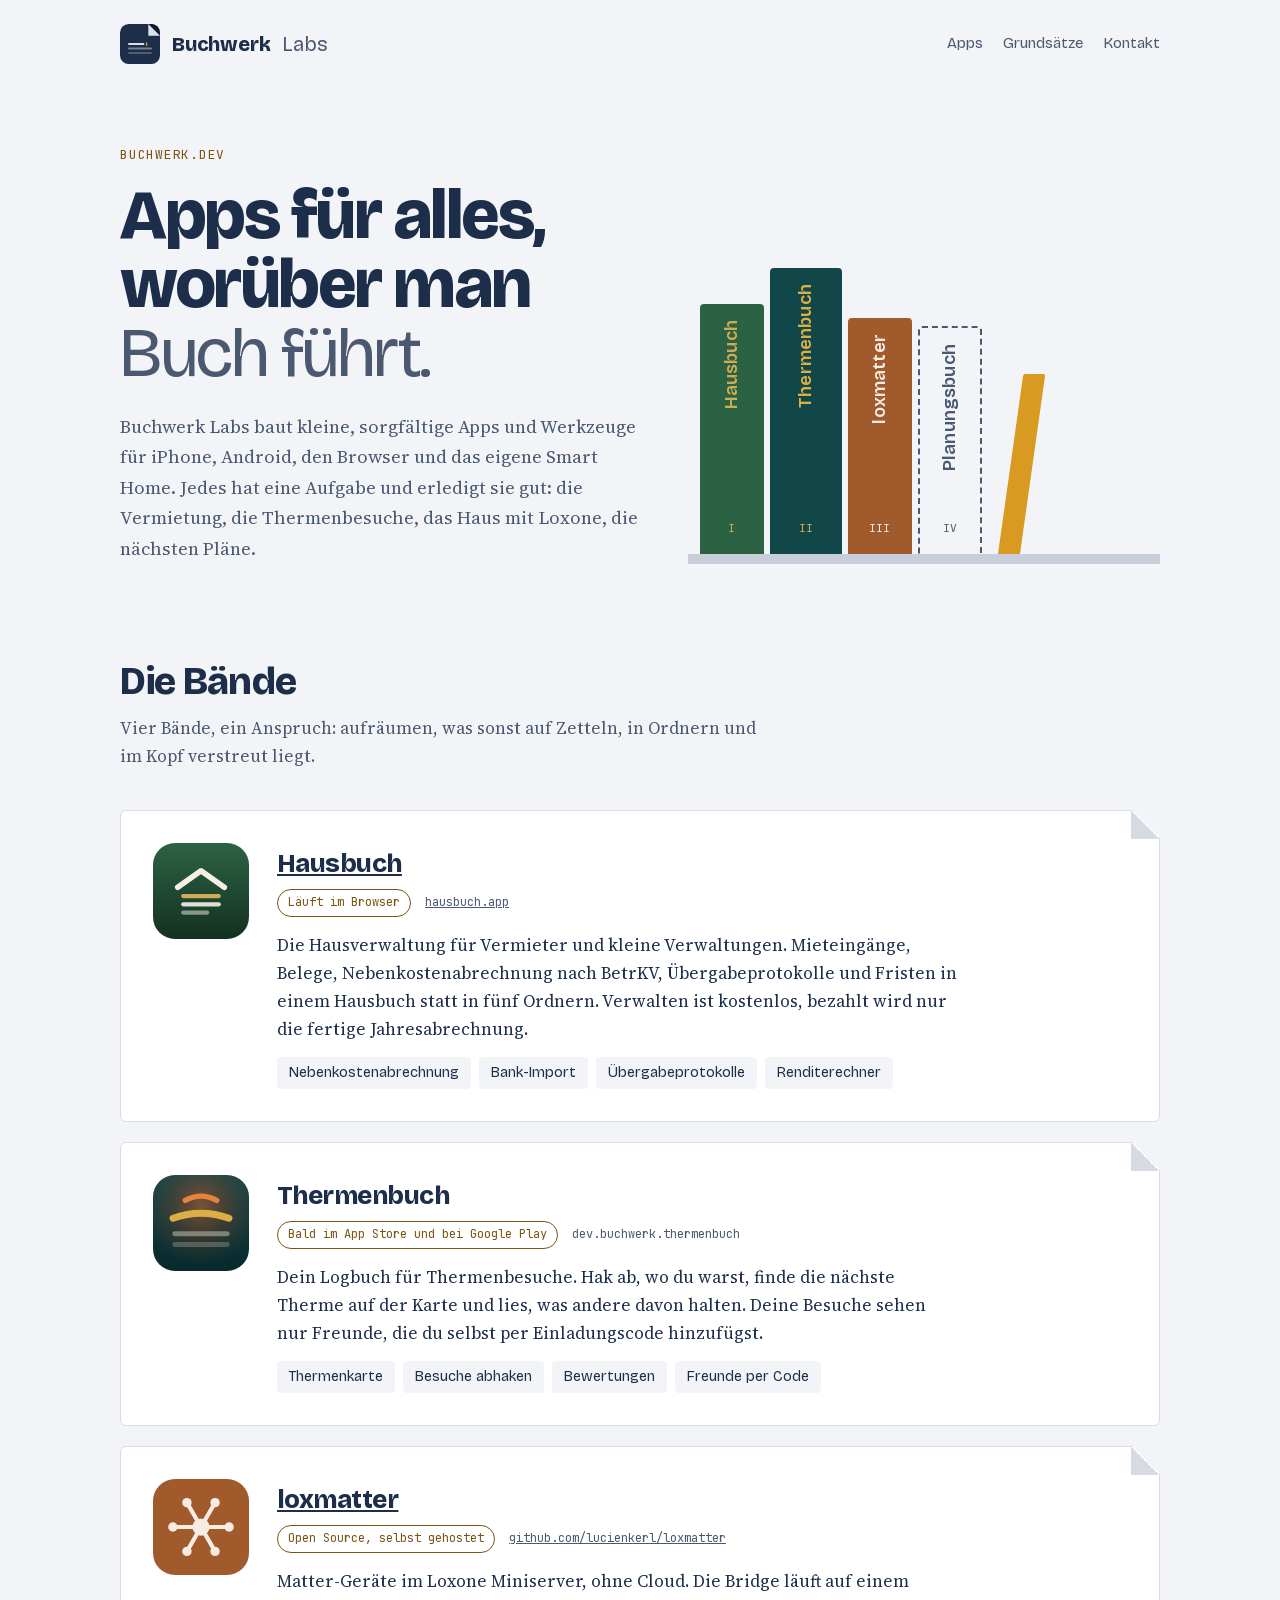
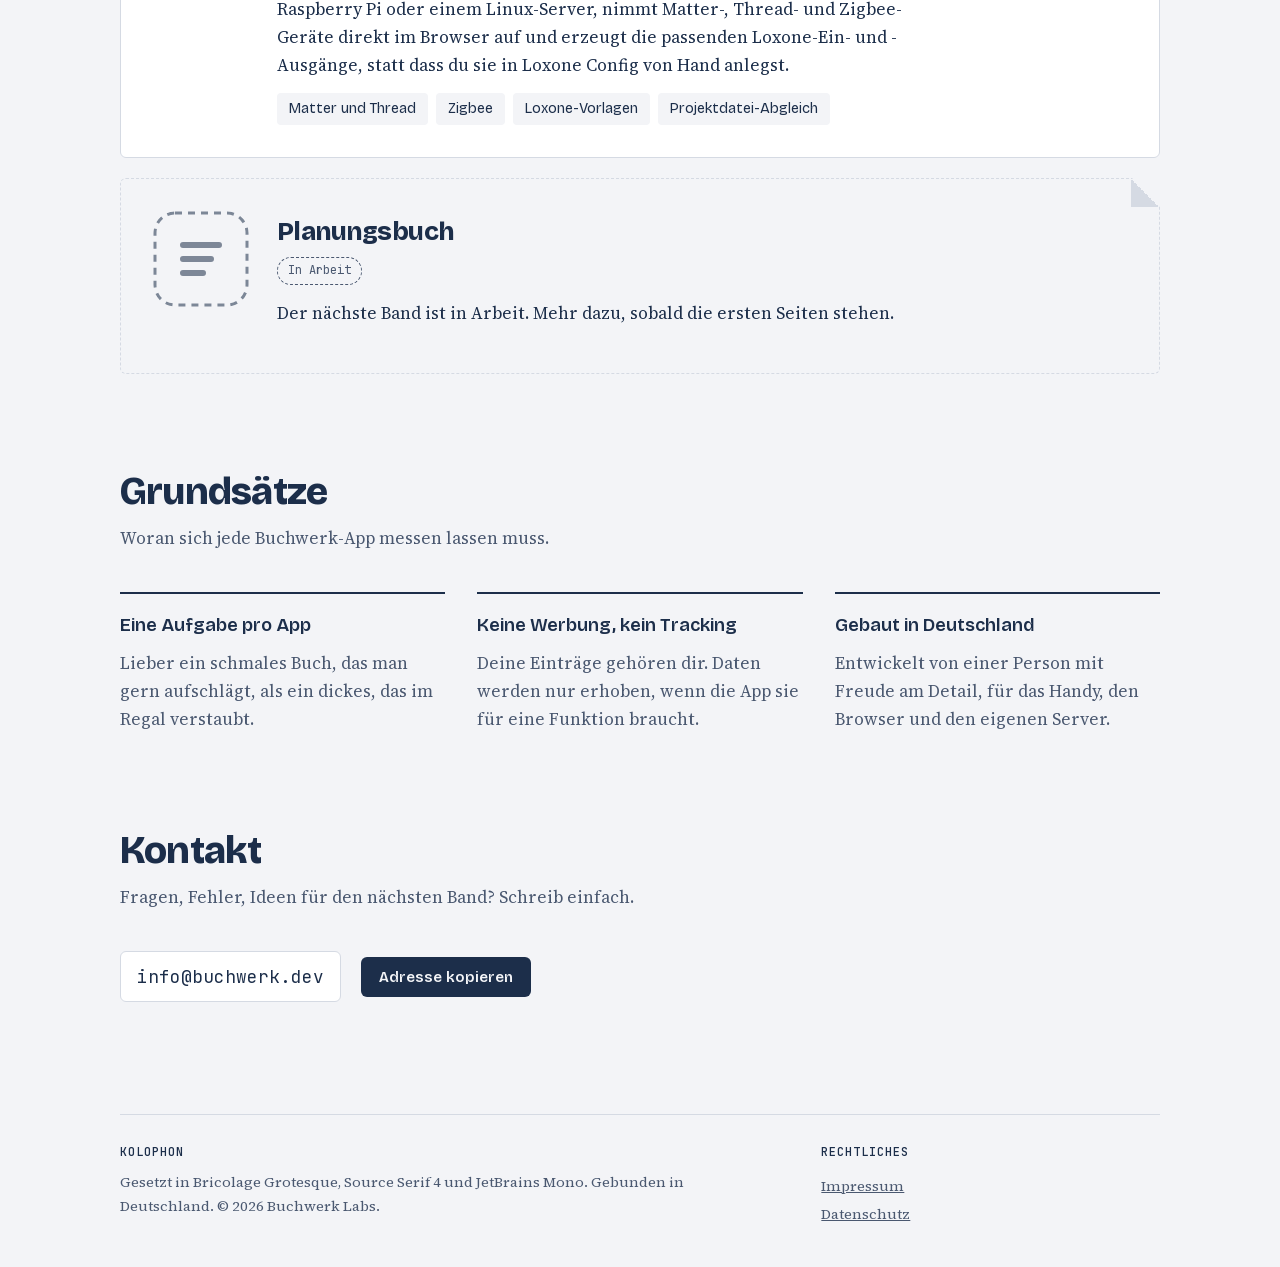
==== commit 2da57b06: "loxmatter als vierten Band aufgenommen Eigener Buchruecken im Regal und eigene Karte mit Icon und Li" ====
--- a/index.html
+++ b/index.html
@@ -4,7 +4,7 @@
 <meta charset="utf-8">
 <meta name="viewport" content="width=device-width, initial-scale=1, viewport-fit=cover">
 <title>Buchwerk Labs</title>
-<meta name="description" content="Buchwerk Labs baut kleine Apps zum Buchführen: Hausbuch, Thermenbuch und bald Planungsbuch.">
+<meta name="description" content="Buchwerk Labs baut kleine Apps und Werkzeuge: Hausbuch, Thermenbuch, loxmatter und bald Planungsbuch.">
 <link rel="icon" href="data:image/svg+xml,%3Csvg xmlns='http://www.w3.org/2000/svg' viewBox='0 0 1024 1024'%3E%3Cdefs%3E%3CclipPath id='r'%3E%3Crect width='1024' height='1024' rx='224'/%3E%3C/clipPath%3E%3C/defs%3E%3Cg clip-path='url%28%23r%29'%3E%3Crect width='1024' height='1024' fill='%231C2E4A'/%3E%3Cpath d='M724 0 H1024 V300 Z' fill='%230E1A2E'/%3E%3Cpath d='M724 0 V300 H1024 Z' fill='%23DDE2EA'/%3E%3Cg stroke-linecap='round' fill='none'%3E%3Cpath d='M232 513 H600' stroke='%23F3F4F7' stroke-width='52' opacity='.9'/%3E%3Cpath d='M682 482 V544' stroke='%23E8A72C' stroke-width='32'/%3E%3Cpath d='M232 627 H792' stroke='%23F3F4F7' stroke-width='52' opacity='.42'/%3E%3Cpath d='M232 741 H792' stroke='%23F3F4F7' stroke-width='52' opacity='.24'/%3E%3C/g%3E%3C/g%3E%3C/svg%3E">
 <link rel="stylesheet" href="css/fonts.css">
 <link rel="stylesheet" href="css/style.css">
@@ -28,19 +28,20 @@
       <div>
         <p class="eyebrow">buchwerk.dev</p>
         <h1>Apps für alles, worüber man <em>Buch führt.</em></h1>
-        <p class="lede">Buchwerk Labs baut kleine, sorgfältige Apps für iPhone, Android und den Browser. Jede hat eine Aufgabe und erledigt sie gut: die Vermietung, die Thermenbesuche, die nächsten Pläne.</p>
+        <p class="lede">Buchwerk Labs baut kleine, sorgfältige Apps und Werkzeuge für iPhone, Android, den Browser und das eigene Smart Home. Jedes hat eine Aufgabe und erledigt sie gut: die Vermietung, die Thermenbesuche, das Haus mit Loxone, die nächsten Pläne.</p>
       </div>
       <div class="shelf" role="list" aria-label="Unsere Apps im Regal">
         <a class="spine haus" href="#hausbuch" role="listitem"><span class="t">Hausbuch</span><span class="band">I</span></a>
         <a class="spine therme" href="#thermenbuch" role="listitem"><span class="t">Thermenbuch</span><span class="band">II</span></a>
-        <a class="spine plan" href="#planungsbuch" role="listitem"><span class="t">Planungsbuch</span><span class="band">III</span></a>
+        <a class="spine lox" href="#loxmatter" role="listitem"><span class="t">loxmatter</span><span class="band">III</span></a>
+        <a class="spine plan" href="#planungsbuch" role="listitem"><span class="t">Planungsbuch</span><span class="band">IV</span></a>
         <span class="spine end" aria-hidden="true"></span>
       </div>
     </div>
 
     <section id="apps">
       <h2>Die Bände</h2>
-      <p class="sub">Drei Bücher, ein Anspruch: aufräumen, was sonst auf Zetteln, in Ordnern und im Kopf verstreut liegt.</p>
+      <p class="sub">Vier Bände, ein Anspruch: aufräumen, was sonst auf Zetteln, in Ordnern und im Kopf verstreut liegt.</p>
 
       <div class="volumes">
         <article class="vol" id="hausbuch">
@@ -67,6 +68,18 @@
           </div>
         </article>
 
+        <article class="vol" id="loxmatter">
+          <div class="icon" aria-hidden="true">
+            <svg viewBox="0 0 512 512"><rect width="512" height="512" fill="#a15a2c"/><g stroke="#f6ece3" stroke-width="22" stroke-linecap="round"><path d="M256 256 L406 256"/><path d="M256 256 L331 386"/><path d="M256 256 L181 386"/><path d="M256 256 L106 256"/><path d="M256 256 L181 126"/><path d="M256 256 L331 126"/></g><g fill="#f6ece3"><circle cx="256" cy="256" r="46"/><circle cx="406" cy="256" r="25"/><circle cx="331" cy="386" r="25"/><circle cx="181" cy="386" r="25"/><circle cx="106" cy="256" r="25"/><circle cx="181" cy="126" r="25"/><circle cx="331" cy="126" r="25"/></g></svg>
+          </div>
+          <div>
+            <h3><a href="https://github.com/lucienkerl/loxmatter">loxmatter</a></h3>
+            <div class="meta"><span class="chip">Open Source, selbst gehostet</span><a class="pkg" href="https://github.com/lucienkerl/loxmatter">github.com/lucienkerl/loxmatter</a></div>
+            <p>Matter-Geräte im Loxone Miniserver, ohne Cloud. Die Bridge läuft auf einem Raspberry Pi oder einem Linux-Server, nimmt Matter-, Thread- und Zigbee-Geräte direkt im Browser auf und erzeugt die passenden Loxone-Ein- und -Ausgänge, statt dass du sie in Loxone Config von Hand anlegst.</p>
+            <ul><li>Matter und Thread</li><li>Zigbee</li><li>Loxone-Vorlagen</li><li>Projektdatei-Abgleich</li></ul>
+          </div>
+        </article>
+
         <article class="vol wip" id="planungsbuch">
           <div class="icon" aria-hidden="true">
             <svg viewBox="0 0 96 96"><rect x="2" y="2" width="92" height="92" rx="20" fill="none" stroke="currentColor" stroke-width="3" stroke-dasharray="7 6" opacity=".55"/><path d="M30 34 H66 M30 48 H58 M30 62 H50" stroke="currentColor" stroke-width="6" stroke-linecap="round" opacity=".55"/></svg>
@@ -86,7 +99,7 @@
       <div class="rules">
         <div><h3>Eine Aufgabe pro App</h3><p>Lieber ein schmales Buch, das man gern aufschlägt, als ein dickes, das im Regal verstaubt.</p></div>
         <div><h3>Keine Werbung, kein Tracking</h3><p>Deine Einträge gehören dir. Daten werden nur erhoben, wenn die App sie für eine Funktion braucht.</p></div>
-        <div><h3>Gebaut in Deutschland</h3><p>Entwickelt von einer Person mit Freude am Detail, für iPhone und Android aus einer gemeinsamen Codebasis.</p></div>
+        <div><h3>Gebaut in Deutschland</h3><p>Entwickelt von einer Person mit Freude am Detail, für das Handy, den Browser und den eigenen Server.</p></div>
       </div>
     </section>
 
--- a/css/style.css
+++ b/css/style.css
@@ -64,6 +64,7 @@
 .spine .band { font-family: var(--font-mono); font-size: 0.7rem; }
 .spine.haus { height: 250px; background: #2c6244; color: #cfab54; }
 .spine.therme { height: 286px; background: #12474A; color: #DCAF45; width: 72px; }
+.spine.lox { height: 236px; background: #a15a2c; color: #f6ece3; }
 .spine.plan { height: 228px; background: transparent; color: var(--ink-soft); border: 2px dashed var(--ink-soft); border-bottom: 0; }
 .spine.end { width: 22px; height: 180px; background: var(--ear); padding: 0; margin-left: 10px; border-radius: 2px 2px 0 0; transform: skewX(-8deg); transform-origin: bottom; }
 @media (prefers-reduced-motion: reduce) { .spine { transition: none; } .spine:hover { transform: none; } }
